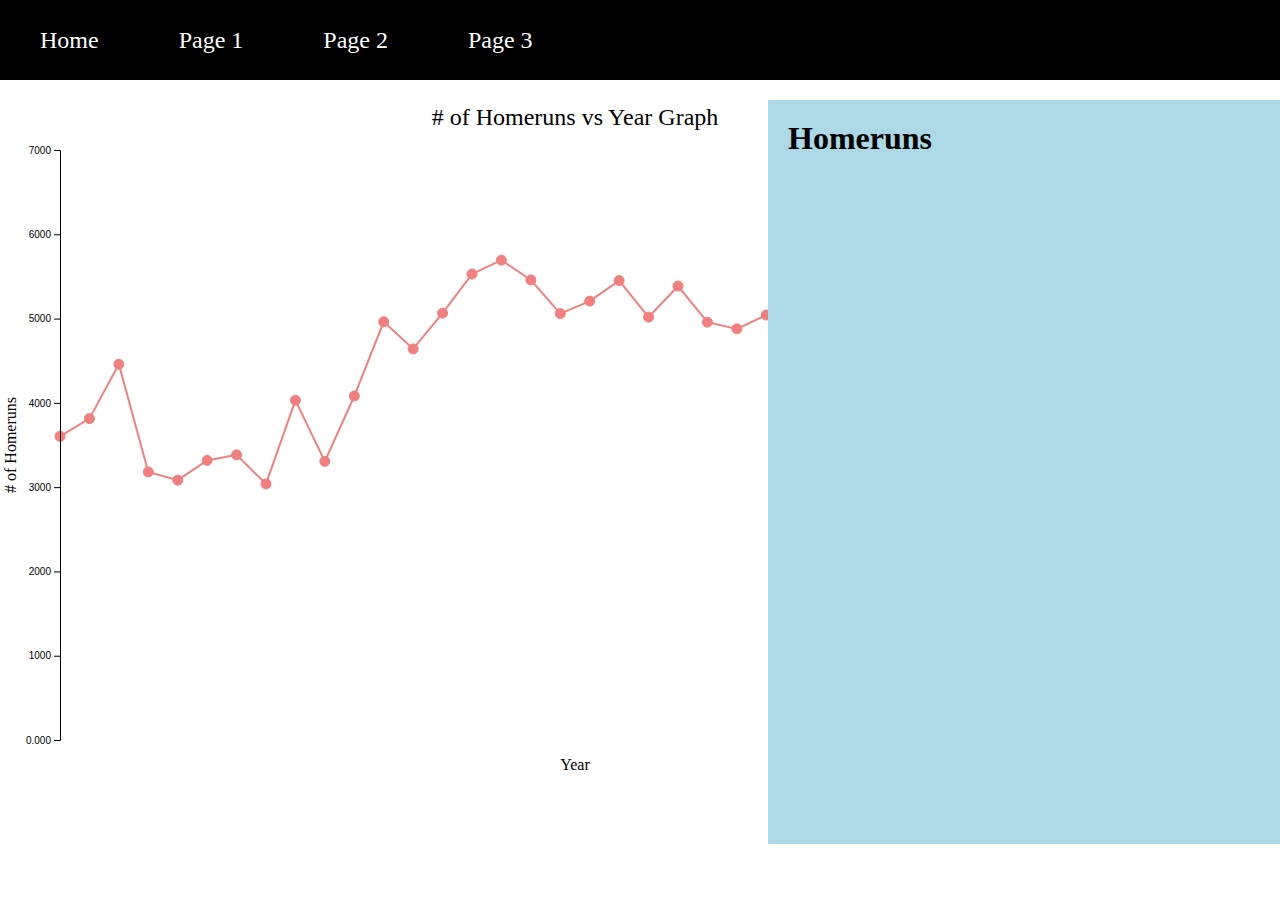
==== page1.html @ a5a14103 "Update page1.html" ====
<!DOCTYPE html>
<html>
    <head>
        <link rel="stylesheet" type="text/css" href="main.css" />
        <script src = "d3.min.js"></script>
    </head>
    <body>
        <!-- Navigation Bar -->
        <div class="navbar">
            <div class="container">
                <ul>
                    <li><a href="index.html">Home</a></li>
                    <li><a href="page1.html">Page 1</a></li>
                    <li><a href="page2.html">Page 2</a></li>
                    <li><a href="page3.html">Page 3</a></li>
                </ul>
            </div>
        </div>

        <!-- Webpage Content -->
        <div class="sections">
            <div class="homerun-chart">
                <svg id="chart" width=1100 height=700></svg>
                <script>
                    // Initialize Variables
                    var margin = {left: 60, right: 10, bottom: 60, top: 50};
                    var width = 1100 - margin.left - margin.right;
                    var height = 700 - margin.top - margin.bottom; 
                    
                    var svg = d3.select("svg#chart").append("svg").attr("width", width + margin.left + margin.right)
                    .attr("height", height + margin.top + margin.bottom).append("g").attr("transform","translate("+margin.left+","+margin.top+")"); 
                    
                    var x = d3.scaleLinear().domain([1985,2020]).range([0,width]);
                    var y = d3.scaleLinear().domain([0,7000]).range([height,0]); 

                    var xAxis = d3.axisBottom(x).tickValues([1985,1990,1995,2000,2005,2010,2015,2020]).tickFormat(d3.format(".4r"));
                    var yAxis = d3.axisLeft(y).tickValues([0,1000,2000,3000,4000,5000,6000,7000]).tickFormat(d3.format(".4r"));

                    // Draw Axis and Labels
                    svg.append("text").attr("x", (width / 2)).attr("y", 0 - (margin.top / 2)).attr("text-anchor", "middle").style("font-size", "24px") 
                            .style("text-decoration", "bold").text("# of Homeruns vs Year Graph");

                    d3.select("svg").append("g").attr("transform","translate("+margin.left+","+margin.top+")").call(yAxis); 
                    svg.append("text").attr("transform", "rotate(-90)").attr("y", 0 - margin.left).attr("x",0 - (height / 2))
                            .attr("dy", "1em").style("text-anchor", "middle").text("# of Homeruns"); 

                    d3.select("svg").append("g").attr("transform","translate("+margin.left+","+height+margin.top+")").call(xAxis);
                    svg.append("text").attr("x", width/2).attr("y", height+(margin.bottom/2)).style("text-anchor", "middle").text("Year"); 
                        

                    // div for Tooltip
                    var div = d3.select("body").append("div")	
                        .attr("class", "tooltip")				
                        .style("opacity", 0);

                    // Data
                    d3.csv("Homeruns.csv").then(function(data) {
                        // Line
                        svg.append("path").datum(data).attr("class","line").attr("fill","none").attr("stroke","lightcoral").attr("stroke-width",2)
                            .attr("d",d3.line().x(function(d) { return x(d.Year); }).y(function(d) { return y(d.Homeruns); })); 
                        
                        // Individual data points
                        svg.append("g").selectAll("dot").data(data).enter().append("circle")
                            .attr("cx", function(d) { return x(d.Year) })
                            .attr("cy", function(d) { return y(d.Homeruns) })
                            .attr("r", 5)
                            .attr("stroke","lightcoral").attr("fill","lightcoral")
                            .on("mouseover", function(d) {	
                                d3.select(this).attr("stroke","black").attr("fill","black"); 	
                                div.transition()		
                                    .duration(100)		
                                    .style("opacity", 1);		
                                div.html("Yr: " + d.Year + "<br/>" + "HRs: " + d.Homeruns)	
                                    .style("left", (d3.event.pageX) + "px")		
                                    .style("top", (d3.event.pageY - 28) + "px");	
                                })					
                            .on("mouseout", function(d) {		
                                d3.selectAll("circle").attr("stroke","lightcoral").attr("fill","lightcoral");
                                div.transition()		
                                    .duration(300)		
                                    .style("opacity", 0);
                            }); 
                    });
                </script>  
            </div>

            <div class="annotation">
                <h1>Homeruns</h1>
                <p></p>
            </div>
        </div>  
    </body>
</html>
---- main.css ----
/* Applies to everything */
* {
    margin: 0;
    padding: 40;
}

/* ------------------------------------------------------------------------------------------------------------------------- */

.navbar {
    /* Physical Properties */
    background-color: black;
    width: 100%;
    height: 80px;
    font-size: 24px;
    font-weight: 400; 

    /* Align Contents */
    display: flex;
    align-items: center;

    position: fixed;
    z-index: 2; 
}

ul {
    list-style-type: none;
    margin: 0;
    padding: 0;
    overflow: hidden;
}

li {
    float: left;
}

li a {
    display: block;
    color: white;
    text-align: center;
    padding: 14px 40px;
    text-decoration: none; 
}

.current {
    background-color: lightgreen;
    color: black; 
}

li a:hover {
    background-color: lightgray;
}

html {
    scroll-behavior: smooth;
}

/* ------------------------------------------------------------------------------------------------------------------------- */

.sections {
    padding-top: 100px;
    display: grid;
    grid-template-columns: 60% 40%;
}

div.tooltip {	
    position: absolute;			
    text-align: center;			
    width: 60px;					
    height: 28px;					
    padding: 2px;				
    font: 12px sans-serif;		
    background: lightsteelblue;	
    border: 0px;		
    border-radius: 8px;			
    pointer-events: none;			
}

.annotation {
    display: block;
    justify-content: center;
    align-items: center;

    background-color: lightblue;
    padding: 20px 20px;
    height: 100%;
    width: auto;
    text-align: left;
}
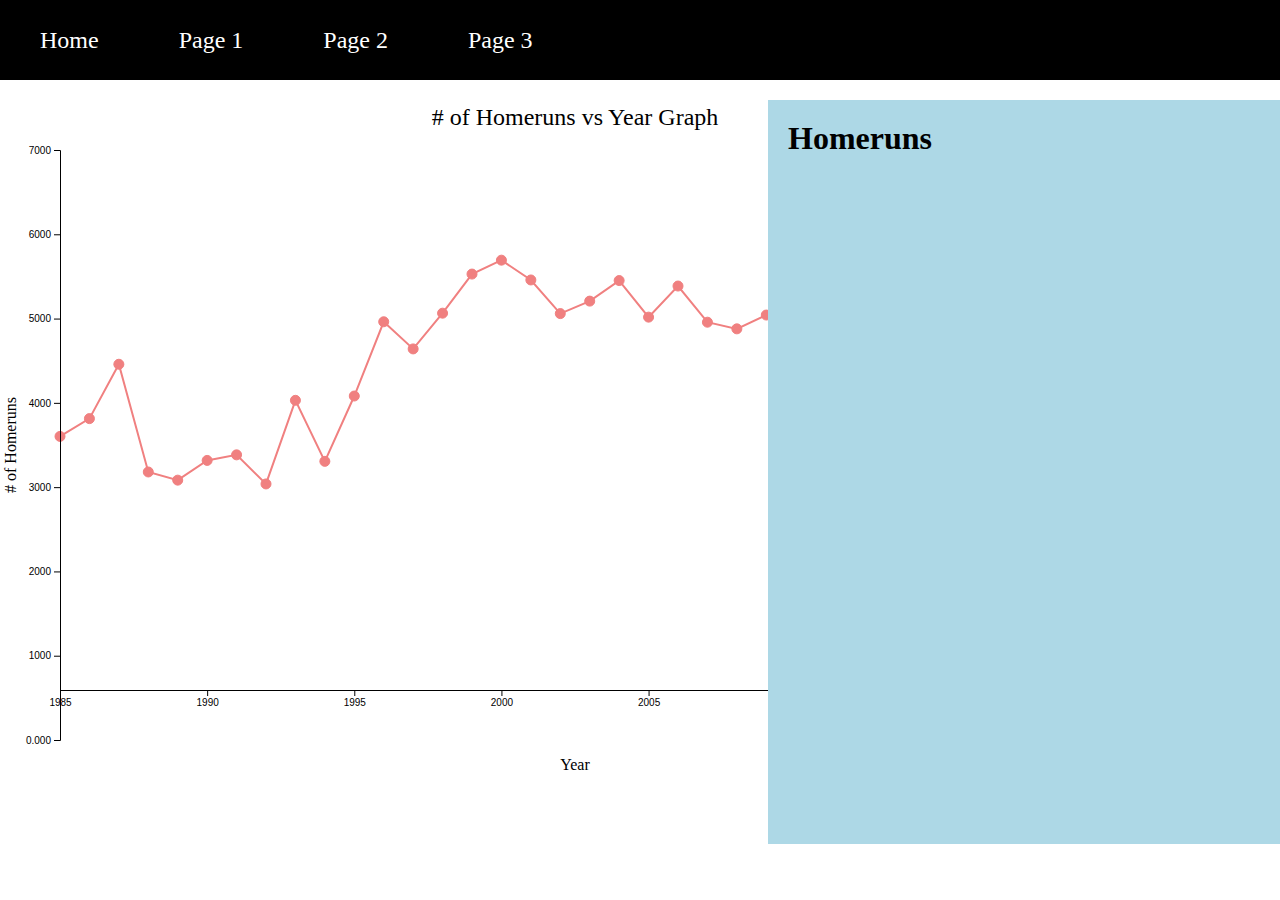
==== commit 26a1f6c1: "Update page1.html" ====
--- a/page1.html
+++ b/page1.html
@@ -44,7 +44,7 @@
                     svg.append("text").attr("transform", "rotate(-90)").attr("y", 0 - margin.left).attr("x",0 - (height / 2))
                             .attr("dy", "1em").style("text-anchor", "middle").text("# of Homeruns"); 
 
-                    d3.select("svg").append("g").attr("transform","translate("+margin.left+","+height+margin.top+")").call(xAxis);
+                    d3.select("svg").append("g").attr("transform","translate("+margin.left+","+height+")").call(xAxis);
                     svg.append("text").attr("x", width/2).attr("y", height+(margin.bottom/2)).style("text-anchor", "middle").text("Year"); 
                         
 
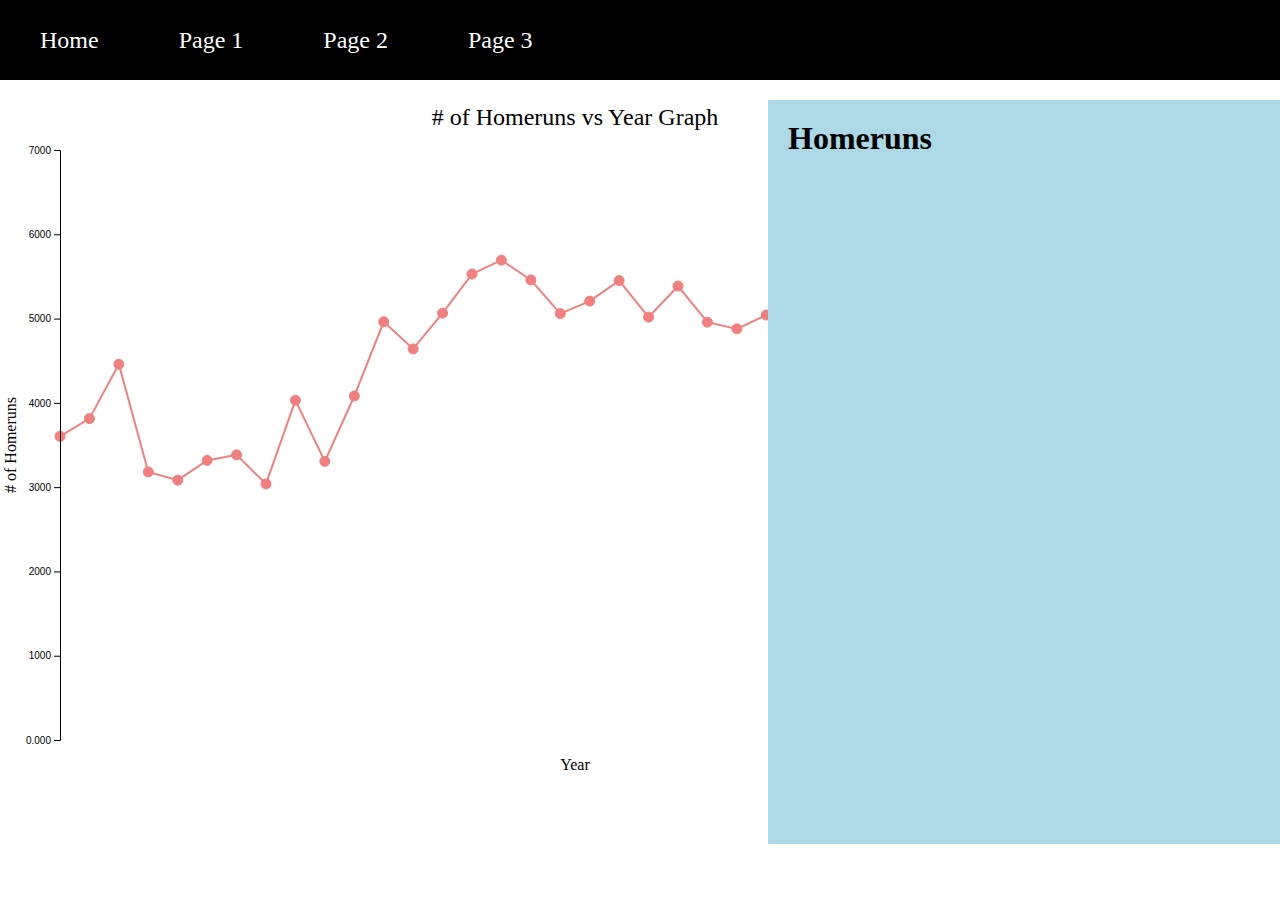
==== commit 312ae9a7: "Update page1.html" ====
--- a/page1.html
+++ b/page1.html
@@ -44,7 +44,7 @@
                     svg.append("text").attr("transform", "rotate(-90)").attr("y", 0 - margin.left).attr("x",0 - (height / 2))
                             .attr("dy", "1em").style("text-anchor", "middle").text("# of Homeruns"); 
 
-                    d3.select("svg").append("g").attr("transform","translate("+margin.left+","+height+")").call(xAxis);
+                    d3.select("svg").append("g").attr("transform","translate("+margin.left+","+height+(margin.top/2)+")").call(xAxis);
                     svg.append("text").attr("x", width/2).attr("y", height+(margin.bottom/2)).style("text-anchor", "middle").text("Year"); 
                         
 
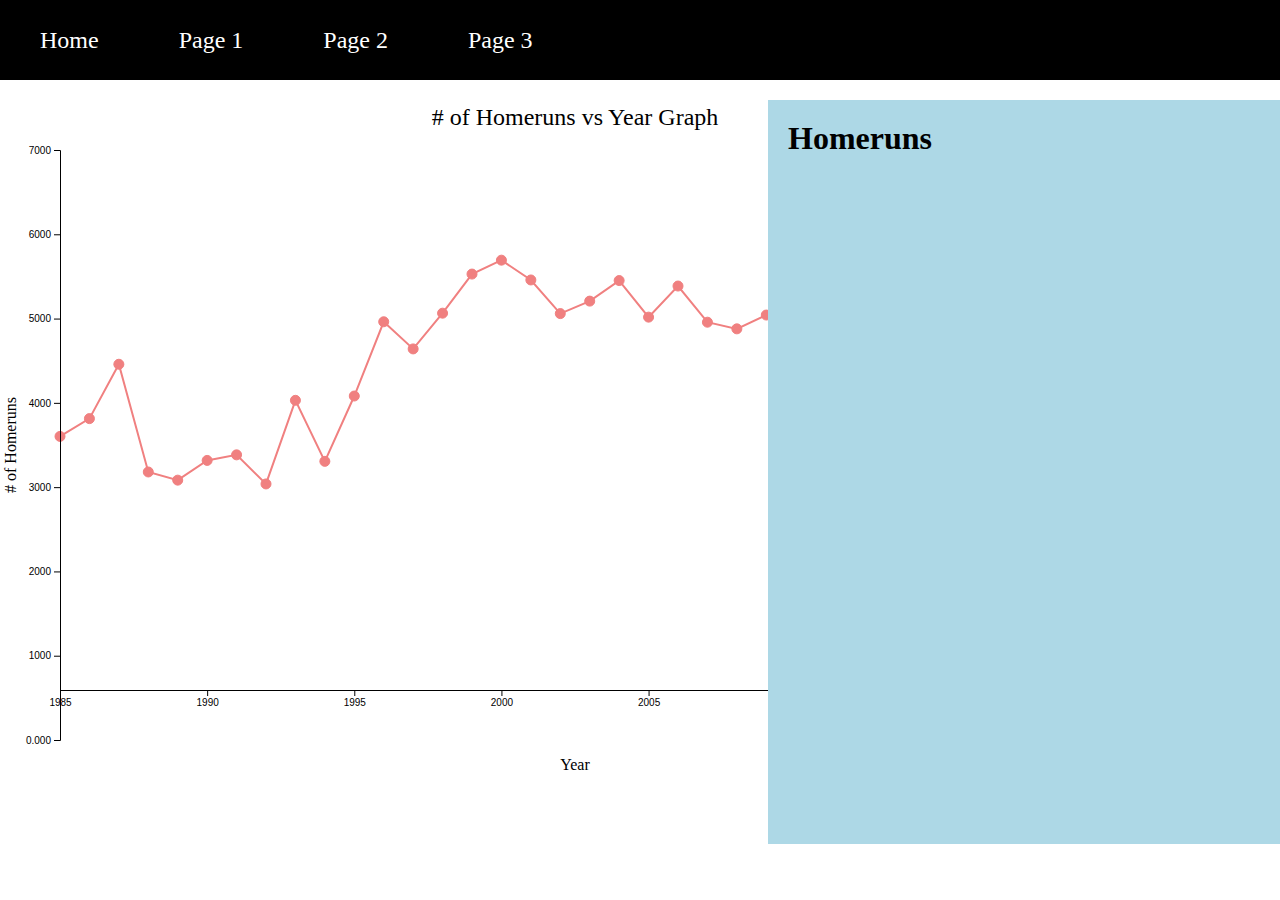
==== commit 4cad3436: "Update page1.html" ====
--- a/page1.html
+++ b/page1.html
@@ -44,7 +44,7 @@
                     svg.append("text").attr("transform", "rotate(-90)").attr("y", 0 - margin.left).attr("x",0 - (height / 2))
                             .attr("dy", "1em").style("text-anchor", "middle").text("# of Homeruns"); 
 
-                    d3.select("svg").append("g").attr("transform","translate("+margin.left+","+height+(margin.top/2)+")").call(xAxis);
+                    d3.select("svg").append("g").attr("transform","translate("+margin.left+","+height+")").call(xAxis);
                     svg.append("text").attr("x", width/2).attr("y", height+(margin.bottom/2)).style("text-anchor", "middle").text("Year"); 
                         
 
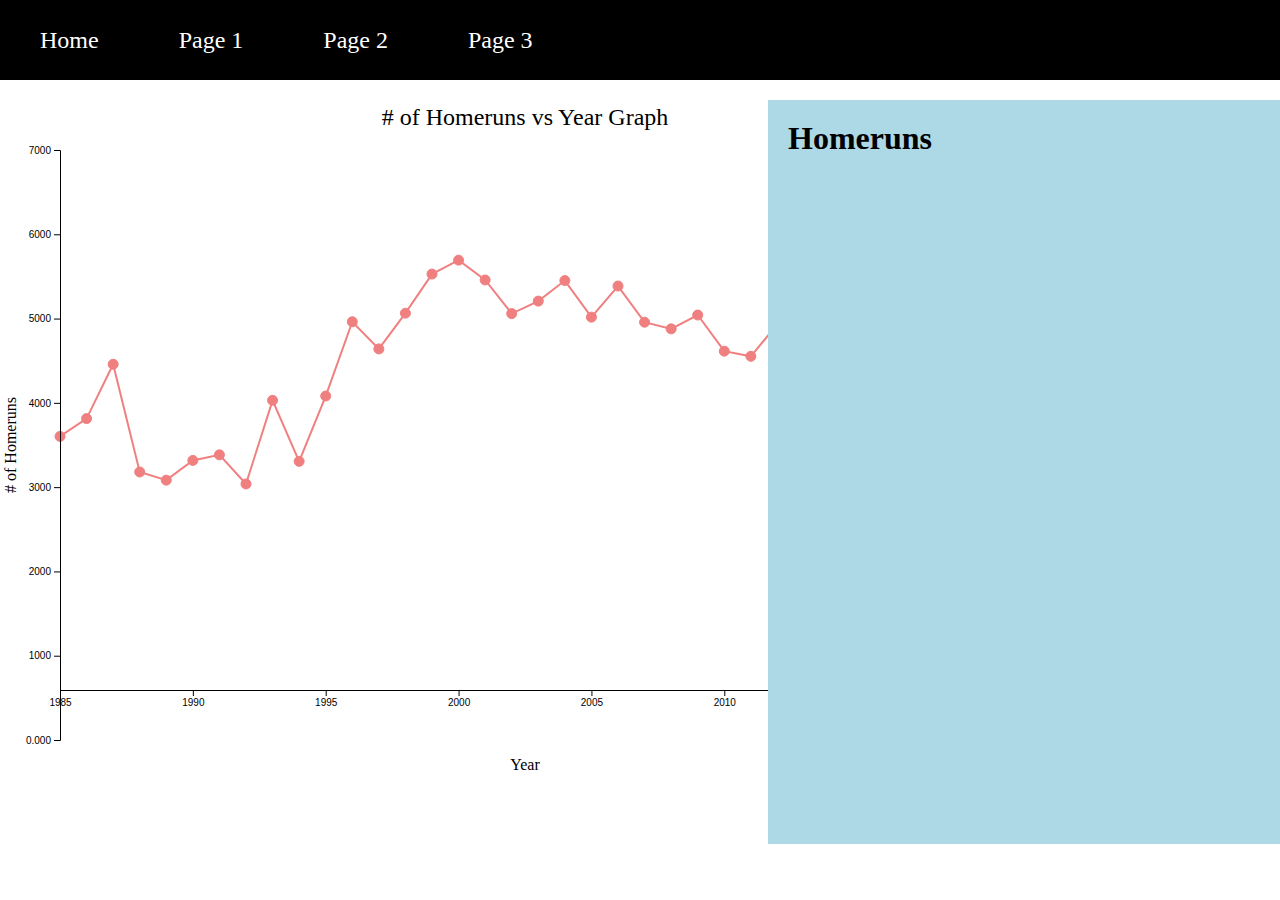
==== commit af485acd: "Added charts to part 2 and 3" ====
--- a/page1.html
+++ b/page1.html
@@ -20,11 +20,11 @@
         <!-- Webpage Content -->
         <div class="sections">
             <div class="homerun-chart">
-                <svg id="chart" width=1100 height=700></svg>
+                <svg id="chart" width=1000 height=700></svg>
                 <script>
                     // Initialize Variables
                     var margin = {left: 60, right: 10, bottom: 60, top: 50};
-                    var width = 1100 - margin.left - margin.right;
+                    var width = 1000 - margin.left - margin.right;
                     var height = 700 - margin.top - margin.bottom; 
                     
                     var svg = d3.select("svg#chart").append("svg").attr("width", width + margin.left + margin.right)
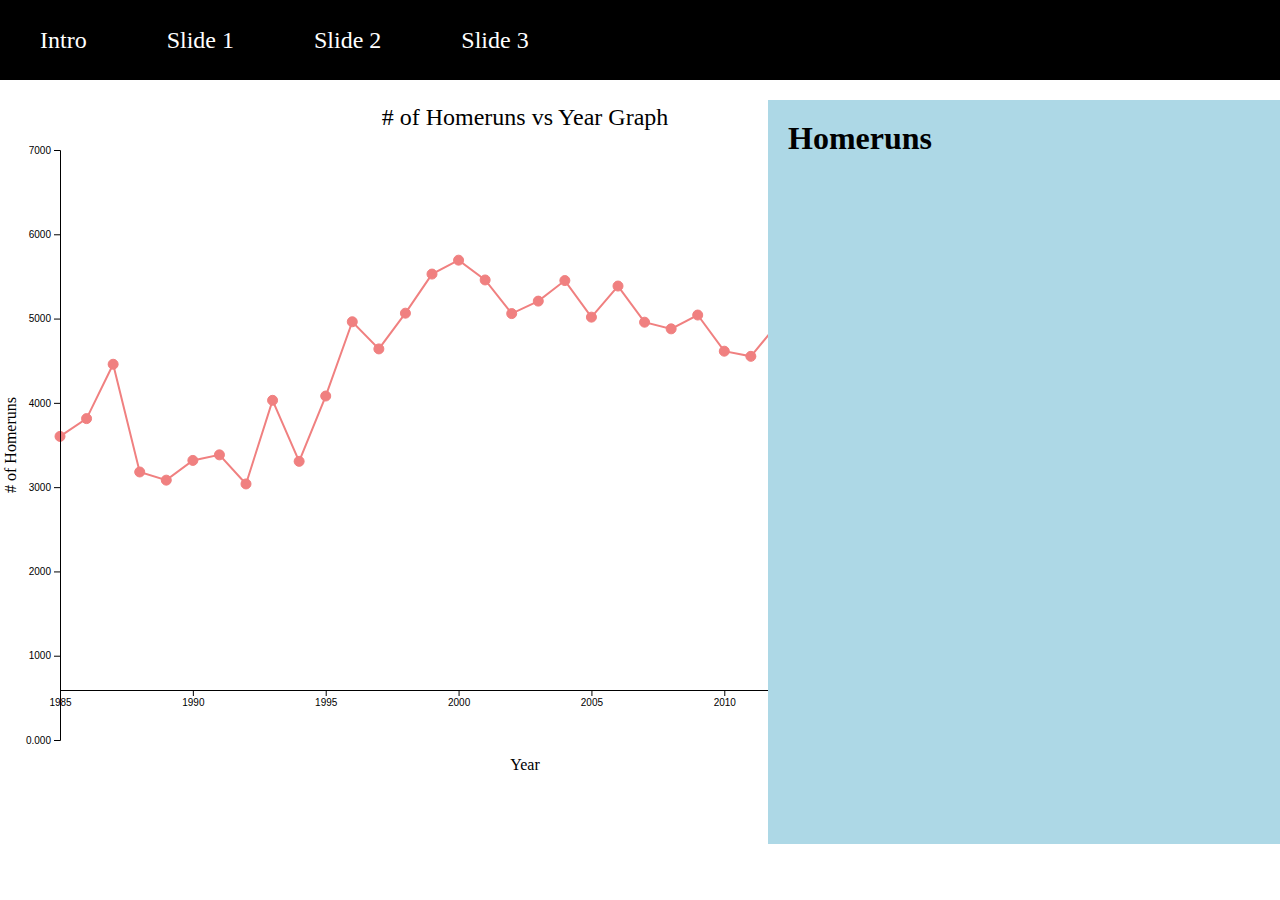
==== commit 2ddcc94f: "Fixed first page" ====
--- a/page1.html
+++ b/page1.html
@@ -9,10 +9,10 @@
         <div class="navbar">
             <div class="container">
                 <ul>
-                    <li><a href="index.html">Home</a></li>
-                    <li><a href="page1.html">Page 1</a></li>
-                    <li><a href="page2.html">Page 2</a></li>
-                    <li><a href="page3.html">Page 3</a></li>
+                    <li><a href="index.html">Intro</a></li>
+                    <li><a href="page1.html">Slide 1</a></li>
+                    <li><a href="page2.html">Slide 2</a></li>
+                    <li><a href="page3.html">Slide 3</a></li>
                 </ul>
             </div>
         </div>
@@ -86,7 +86,9 @@
 
             <div class="annotation">
                 <h1>Homeruns</h1>
-                <p></p>
+                <p>
+                    
+                </p>
             </div>
         </div>  
     </body>
--- a/main.css
+++ b/main.css
@@ -56,6 +56,29 @@
 
 /* ------------------------------------------------------------------------------------------------------------------------- */
 
+.intro {
+    padding-top: 80px;
+    display: grid;
+    grid-template-columns: 33% 34% 33%; 
+}
+
+#barry {
+    width: 100%;
+    height: auto; 
+}
+
+.intro-text {
+    display: block; 
+    background-color: lightsalmon; 
+}
+
+#giancarlo {
+    width: 100%;
+    height: auto;
+}
+
+/* ------------------------------------------------------------------------------------------------------------------------- */
+
 .sections {
     padding-top: 100px;
     display: grid;
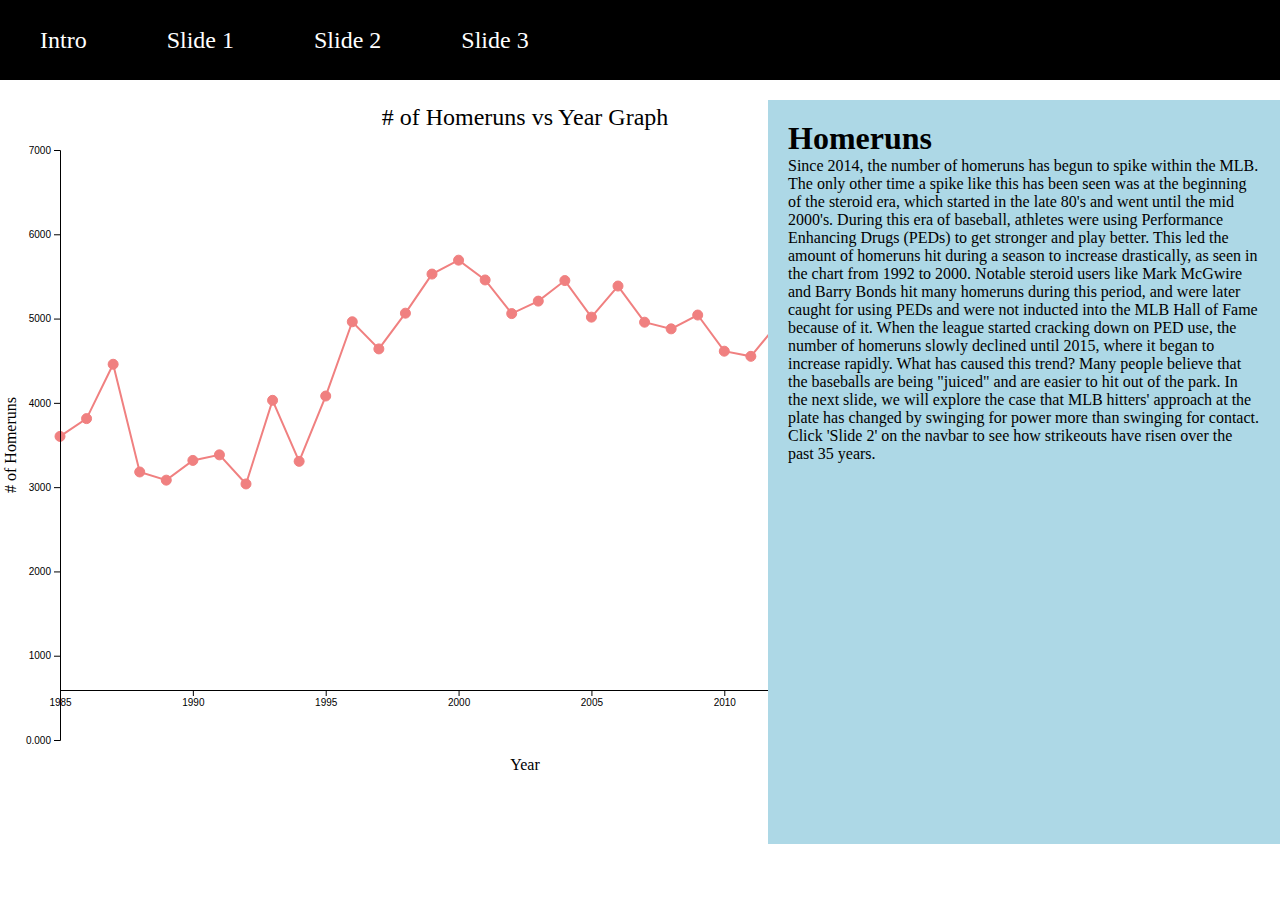
==== commit 5ee8fa4d: "Added annotations." ====
--- a/page1.html
+++ b/page1.html
@@ -87,7 +87,12 @@
             <div class="annotation">
                 <h1>Homeruns</h1>
                 <p>
-                    
+                    Since 2014, the number of homeruns has begun to spike within the MLB. The only other time a spike like this has been seen was at the beginning of the steroid era, which started in the late 80's
+                    and went until the mid 2000's. During this era of baseball, athletes were using Performance Enhancing Drugs (PEDs) to get stronger and play better. This led the amount of homeruns hit during a
+                    season to increase drastically, as seen in the chart from 1992 to 2000. Notable steroid users like Mark McGwire and Barry Bonds hit many homeruns during this period, and were later caught for 
+                    using PEDs and were not inducted into the MLB Hall of Fame because of it. When the league started cracking down on PED use, the number of homeruns slowly declined until 2015, where it began to
+                    increase rapidly. What has caused this trend? Many people believe that the baseballs are being "juiced" and are easier to hit out of the park. In the next slide, we will explore the case that
+                    MLB hitters' approach at the plate has changed by swinging for power more than swinging for contact. Click 'Slide 2' on the navbar to see how strikeouts have risen over the past 35 years.  
                 </p>
             </div>
         </div>  
--- a/main.css
+++ b/main.css
@@ -69,7 +69,10 @@
 
 .intro-text {
     display: block; 
+    text-align: center;
     background-color: lightsalmon; 
+    font-size: 28px;
+    padding: 10px 10px;
 }
 
 #giancarlo {
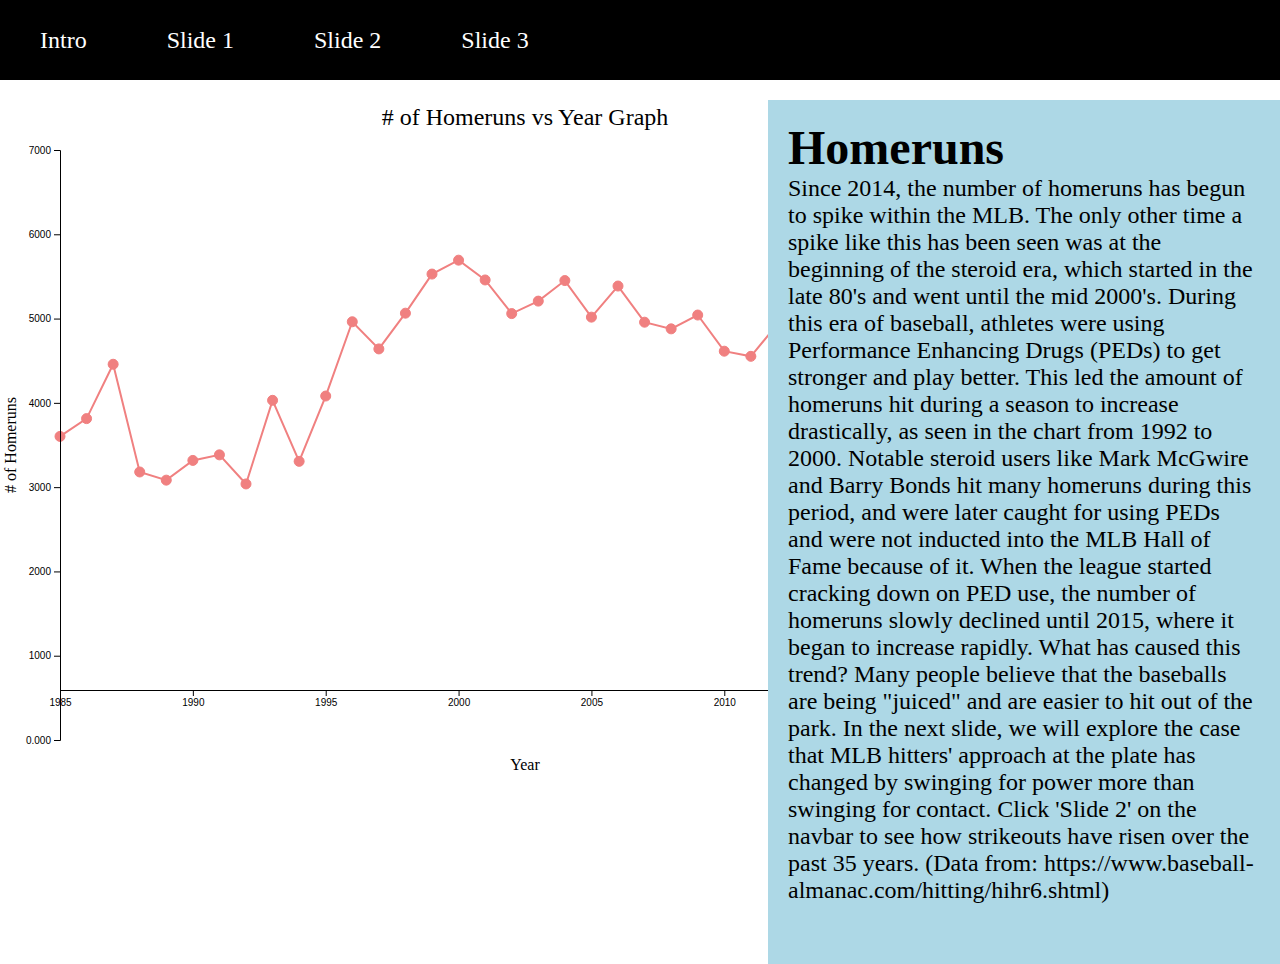
==== commit bbc7419e: "Added links to data." ====
--- a/page1.html
+++ b/page1.html
@@ -92,7 +92,8 @@
                     season to increase drastically, as seen in the chart from 1992 to 2000. Notable steroid users like Mark McGwire and Barry Bonds hit many homeruns during this period, and were later caught for 
                     using PEDs and were not inducted into the MLB Hall of Fame because of it. When the league started cracking down on PED use, the number of homeruns slowly declined until 2015, where it began to
                     increase rapidly. What has caused this trend? Many people believe that the baseballs are being "juiced" and are easier to hit out of the park. In the next slide, we will explore the case that
-                    MLB hitters' approach at the plate has changed by swinging for power more than swinging for contact. Click 'Slide 2' on the navbar to see how strikeouts have risen over the past 35 years.  
+                    MLB hitters' approach at the plate has changed by swinging for power more than swinging for contact. Click 'Slide 2' on the navbar to see how strikeouts have risen over the past 35 years. 
+                    (Data from: https://www.baseball-almanac.com/hitting/hihr6.shtml)
                 </p>
             </div>
         </div>  
--- a/main.css
+++ b/main.css
@@ -111,4 +111,5 @@
     height: 100%;
     width: auto;
     text-align: left;
+    font-size: 24px;
 }